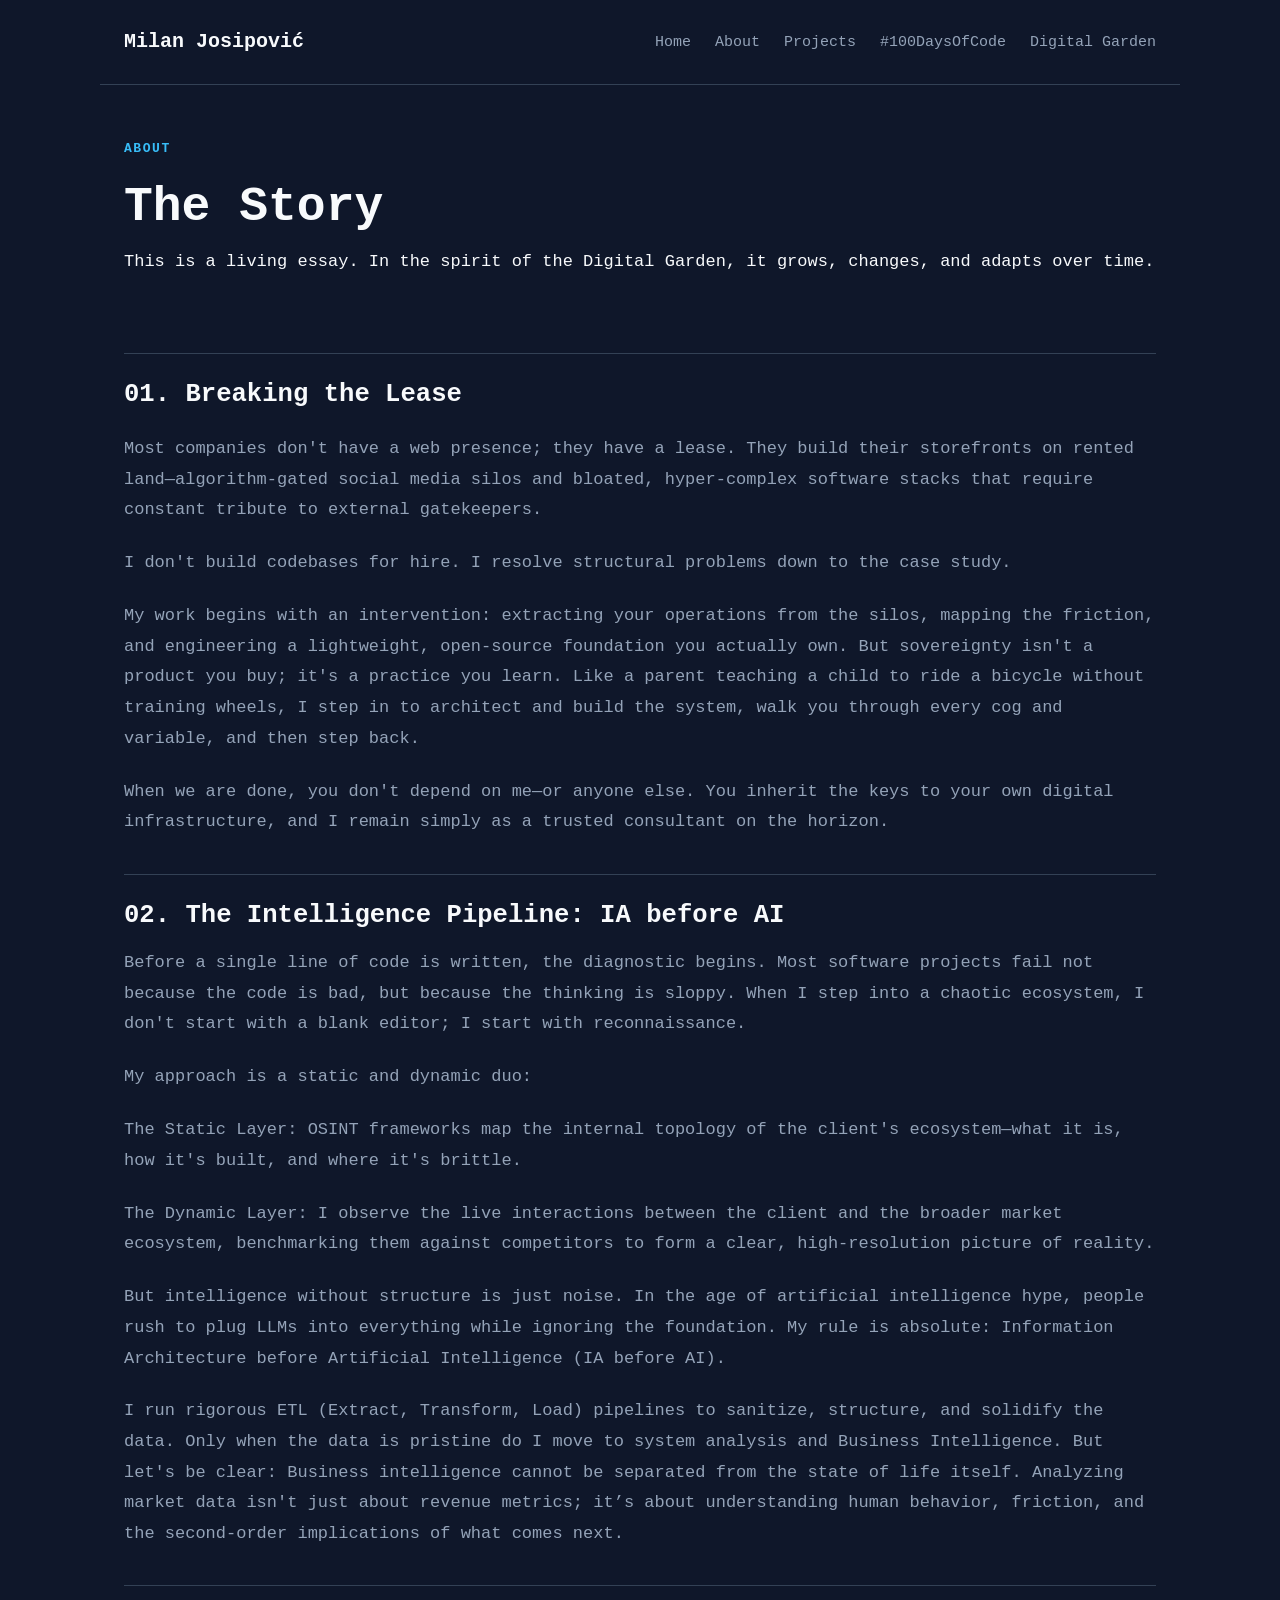
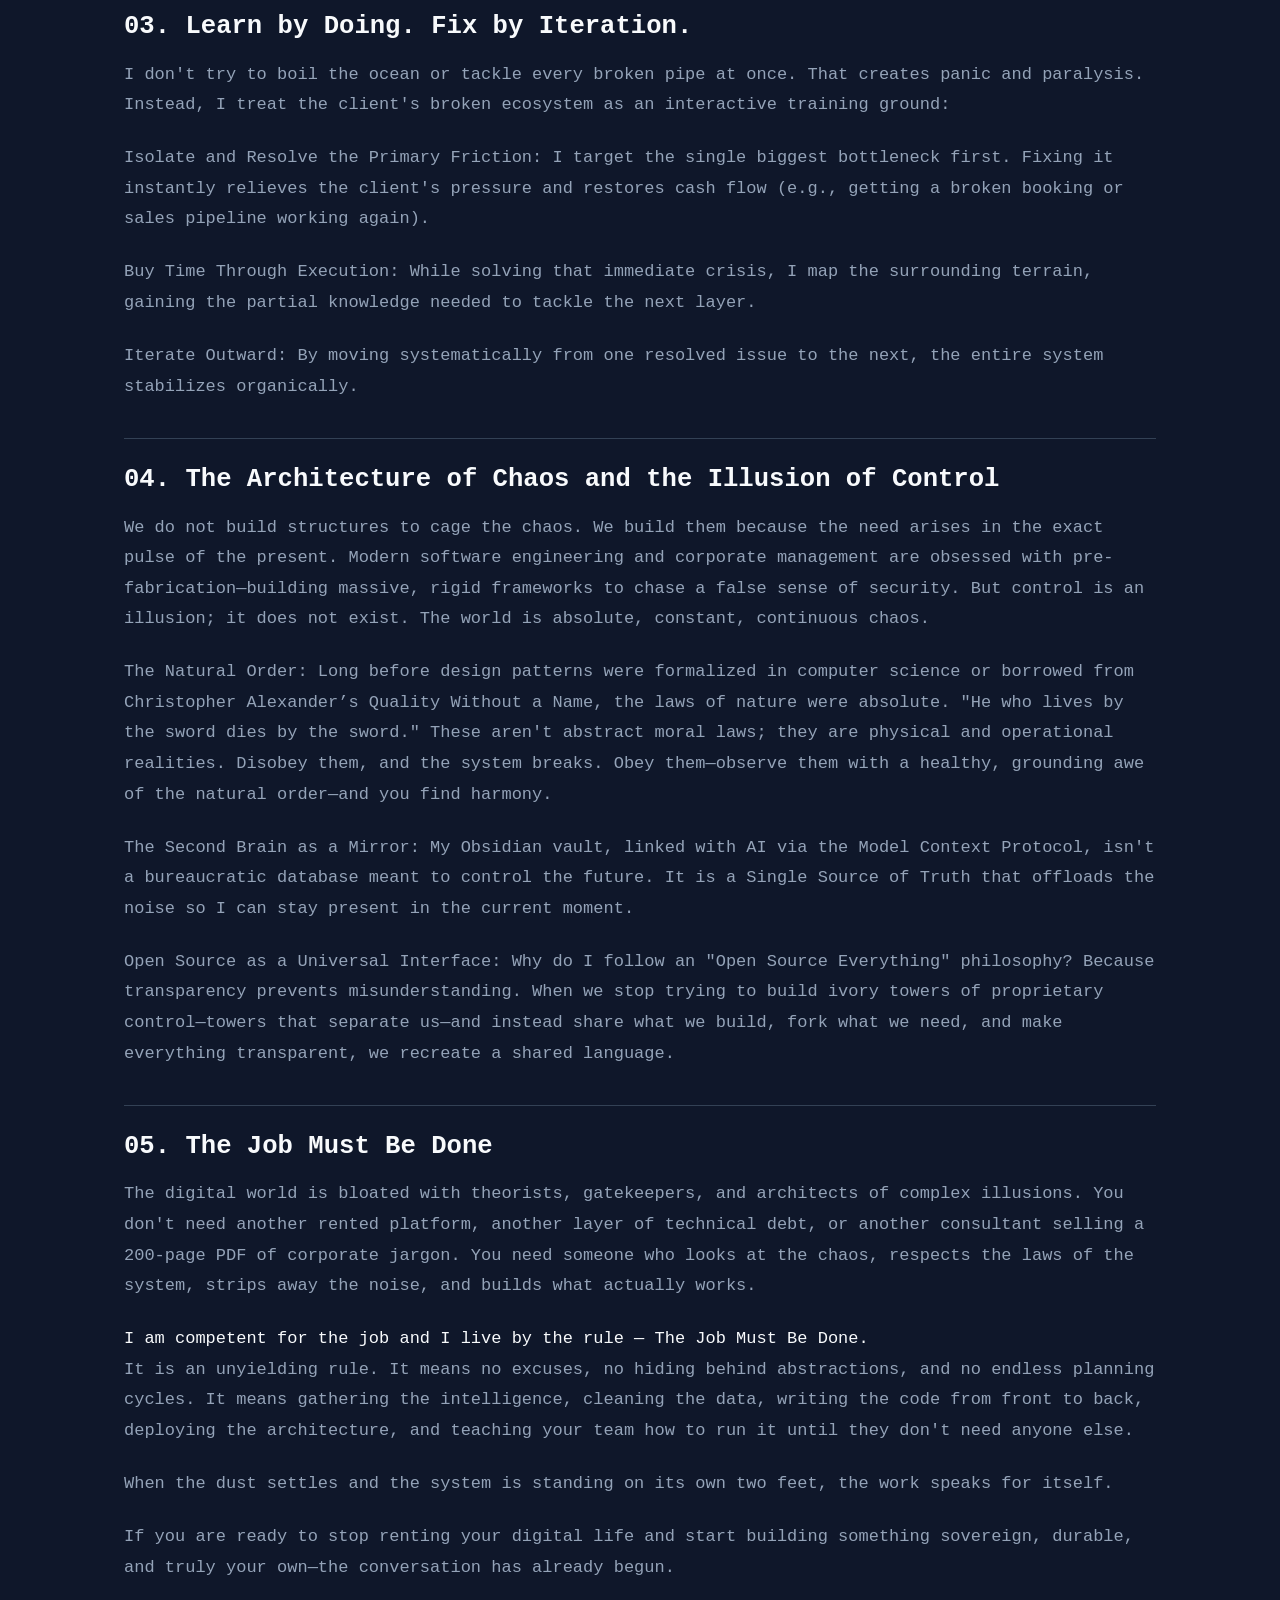
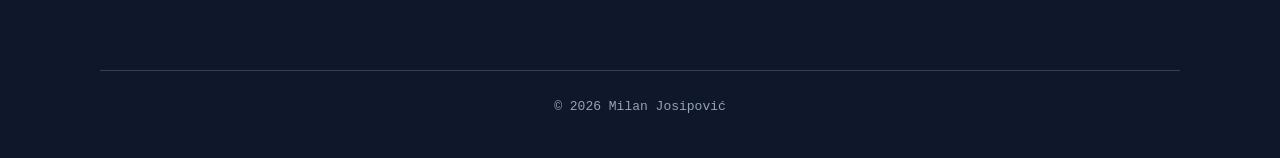
==== about/index.html @ f0cb6af8 "About page" ====
<!doctype html>
<html lang="en">
  <head>
    <meta charset="UTF-8" />
    <meta name="viewport" content="width=device-width, initial-scale=1.0" />
    <title>About | Milan Josipović</title>
    <meta
      name="description"
      content="About Milan Josipović: full-stack developer, digital architect, IndieWeb creator, open-source advocate, and lifelong learner."
    />
    <link rel="canonical" href="https://milanjosipovic.rs/about/" />
    <link rel="stylesheet" href="../assets/css/style.css" />
  </head>
  <body>
    <header class="site-header">
      <nav class="nav-container" aria-label="Main Navigation">
        <a href="../" class="site-title">Milan Josipović</a>
        <ul class="nav-links">
          <li><a href="../">Home</a></li>
          <li><a href="./">About</a></li>
          <li><a href="../projects/">Projects</a></li>
          <li><a href="../challenge/index.html">#100DaysOfCode</a></li>
          <li><a href="../garden/">Digital Garden</a></li>
        </ul>
      </nav>
    </header>

    <main id="main-content" class="page-shell">
      <article class="essay">
        <header class="about-hero">
          <p class="eyebrow">About</p>
          <h1>The Story</h1>
          <blockquote class="lead">
            This is a living essay. In the spirit of the Digital Garden, it
            grows, changes, and adapts over time.
          </blockquote>
        </header>

        <section class="essay-section">
          <h2>01. Breaking the Lease</h2>
          <p></p>
          <p>
            Most companies don't have a web presence; they have a lease. They
            build their storefronts on rented land—algorithm-gated social media
            silos and bloated, hyper-complex software stacks that require
            constant tribute to external gatekeepers.
          </p>
          <p>
            I don't build codebases for hire. I resolve structural problems down
            to the case study.
          </p>
          <p>
            My work begins with an intervention: extracting your operations from
            the silos, mapping the friction, and engineering a lightweight,
            open-source foundation you actually own. But sovereignty isn't a
            product you buy; it's a practice you learn. Like a parent teaching a
            child to ride a bicycle without training wheels, I step in to
            architect and build the system, walk you through every cog and
            variable, and then step back.
          </p>
          <p>
            When we are done, you don't depend on me—or anyone else. You inherit
            the keys to your own digital infrastructure, and I remain simply as
            a trusted consultant on the horizon.
          </p>
        </section>

        <section class="essay-section">
          <h2>02. The Intelligence Pipeline: IA before AI</h2>
          <p>
            Before a single line of code is written, the diagnostic begins. Most
            software projects fail not because the code is bad, but because the
            thinking is sloppy. When I step into a chaotic ecosystem, I don't
            start with a blank editor; I start with reconnaissance.
          </p>
          <p>My approach is a static and dynamic duo:</p>
          <p>
            The Static Layer: OSINT frameworks map the internal topology of the
            client's ecosystem—what it is, how it's built, and where it's
            brittle.
          </p>
          <p>
            The Dynamic Layer: I observe the live interactions between the
            client and the broader market ecosystem, benchmarking them against
            competitors to form a clear, high-resolution picture of reality.
          </p>
          <p>
            But intelligence without structure is just noise. In the age of
            artificial intelligence hype, people rush to plug LLMs into
            everything while ignoring the foundation. My rule is absolute:
            Information Architecture before Artificial Intelligence (IA before
            AI).
          </p>
          <p>
            I run rigorous ETL (Extract, Transform, Load) pipelines to sanitize,
            structure, and solidify the data. Only when the data is pristine do
            I move to system analysis and Business Intelligence. But let's be
            clear: Business intelligence cannot be separated from the state of
            life itself. Analyzing market data isn't just about revenue metrics;
            it’s about understanding human behavior, friction, and the
            second-order implications of what comes next.
          </p>
        </section>

        <section class="essay-section">
          <h2>03. Learn by Doing. Fix by Iteration.</h2>
          <p>
            I don't try to boil the ocean or tackle every broken pipe at once.
            That creates panic and paralysis. Instead, I treat the client's
            broken ecosystem as an interactive training ground:
          </p>
          <p>
            Isolate and Resolve the Primary Friction: I target the single
            biggest bottleneck first. Fixing it instantly relieves the client's
            pressure and restores cash flow (e.g., getting a broken booking or
            sales pipeline working again).
          </p>
          <p>
            Buy Time Through Execution: While solving that immediate crisis, I
            map the surrounding terrain, gaining the partial knowledge needed to
            tackle the next layer.
          </p>
          <p>
            Iterate Outward: By moving systematically from one resolved issue to
            the next, the entire system stabilizes organically.
          </p>
        </section>

        <section class="essay-section">
          <h2>04. The Architecture of Chaos and the Illusion of Control</h2>
          <p>
            We do not build structures to cage the chaos. We build them because
            the need arises in the exact pulse of the present. Modern software
            engineering and corporate management are obsessed with
            pre-fabrication—building massive, rigid frameworks to chase a false
            sense of security. But control is an illusion; it does not exist.
            The world is absolute, constant, continuous chaos.
          </p>
          <p>
            The Natural Order: Long before design patterns were formalized in
            computer science or borrowed from Christopher Alexander’s Quality
            Without a Name, the laws of nature were absolute. "He who lives by
            the sword dies by the sword." These aren't abstract moral laws; they
            are physical and operational realities. Disobey them, and the system
            breaks. Obey them—observe them with a healthy, grounding awe of the
            natural order—and you find harmony.
          </p>
          <p>
            The Second Brain as a Mirror: My Obsidian vault, linked with AI via
            the Model Context Protocol, isn't a bureaucratic database meant to
            control the future. It is a Single Source of Truth that offloads the
            noise so I can stay present in the current moment.
          </p>
          <p>
            Open Source as a Universal Interface: Why do I follow an "Open
            Source Everything" philosophy? Because transparency prevents
            misunderstanding. When we stop trying to build ivory towers of
            proprietary control—towers that separate us—and instead share what
            we build, fork what we need, and make everything transparent, we
            recreate a shared language.
          </p>
        </section>

        <section class="essay-section">
          <h2>05. The Job Must Be Done</h2>
          <p>
            The digital world is bloated with theorists, gatekeepers, and
            architects of complex illusions. You don't need another rented
            platform, another layer of technical debt, or another consultant
            selling a 200-page PDF of corporate jargon. You need someone who
            looks at the chaos, respects the laws of the system, strips away the
            noise, and builds what actually works.
          </p>
          <blockquote class="lead">
            I am competent for the job and I live by the rule — The Job Must Be
            Done.
          </blockquote>
          <p>
            It is an unyielding rule. It means no excuses, no hiding behind
            abstractions, and no endless planning cycles. It means gathering the
            intelligence, cleaning the data, writing the code from front to
            back, deploying the architecture, and teaching your team how to run
            it until they don't need anyone else.
          </p>
          <p>
            When the dust settles and the system is standing on its own two
            feet, the work speaks for itself.
          </p>
          <p>
            If you are ready to stop renting your digital life and start
            building something sovereign, durable, and truly your own—the
            conversation has already begun.
          </p>
        </section>
      </article>
    </main>

    <footer class="site-footer">
      <p>&copy; <time datetime="2026">2026</time> Milan Josipović</p>
    </footer>
  </body>
</html>
---- assets/css/style.css ----
/* ==========================================================================
   1. MODERN CSS RESET & BOX SIZING
   ========================================================================== */

/* Modern box-sizing border-box reset */
*,
*::before,
*::after {
  box-sizing: border-box;
  margin: 0;
  padding: 0;
}

/* Prevent font size inflation on mobile devices */
html {
  -webkit-text-size-adjust: 100%;
  tab-size: 4;
  scroll-behavior: smooth;
}

/* Root variables for typography, colors, and layout rhythm */
:root {
  /* Fixed blue theme for consistent branding */
  --bg-primary: #0f172a;
  --bg-surface: #1e293b;
  --bg-subtle: #334155;
  --border-color: #334155;
  --text-primary: #f8fafc;
  --text-secondary: #94a3b8;
  --accent: #38bdf8;
  --accent-hover: #7dd3fc;

  /* Typography Scale */
  --font-sans:
    "JetBrains Mono Nerd", "JetBrains Mono", "JetBrainsMono Nerd Font",
    ui-monospace, SFMono-Regular, Menlo, Monaco, Consolas, "Liberation Mono",
    "Courier New", monospace;
  --font-mono: var(--font-sans);

  --text-xs: 0.8125rem; /* 13px */
  --text-sm: 0.9375rem; /* 15px */
  --text-base: 1.0625rem; /* 17px */
  --text-lg: 1.25rem; /* 20px */
  --text-xl: 1.625rem; /* 26px */
  --text-2xl: 2.125rem; /* 34px */

  /* Layout Spacing */
  --space-2xs: 0.25rem;
  --space-xs: 0.5rem;
  --space-sm: 1rem;
  --space-md: 1.5rem;
  --space-lg: 2.5rem;
  --space-xl: 4rem;

  --max-width: 1080px;
  --radius-sm: 6px;
  --radius-md: 10px;
}

/* ==========================================================================
   2. TYPOGRAPHY & BASE STYLES
   ========================================================================== */

body {
  font-family: var(--font-sans);
  font-size: var(--text-base);
  line-height: 1.8;
  color: var(--text-primary);
  background-color: var(--bg-primary);
  min-height: 100vh;
  display: flex;
  flex-direction: column;
}

/* Headings with tight line-height */
h1,
h2,
h3,
h4,
h5,
h6 {
  color: var(--text-primary);
  font-family: var(--font-sans);
  font-weight: 700;
  line-height: 1.3;
  margin-bottom: var(--space-xs);
}

h1 {
  font-size: clamp(2rem, 4vw, 3rem);
}
h2 {
  font-size: clamp(1.2rem, 2vw, 1.8rem);
  margin-top: 0;
}
h3 {
  font-size: var(--text-lg);
}

p {
  color: var(--text-secondary);
  margin-bottom: var(--space-sm);
}

/* Links */
a {
  color: var(--accent);
  text-decoration-thickness: 1px;
  text-underline-offset: 3px;
  transition: color 0.15s ease-in-out;
}

a:hover {
  color: var(--accent-hover);
}

/* Code & Preformatted Text */
code,
pre {
  font-family: var(--font-mono);
  font-size: var(--text-sm);
}

code {
  font-family: var(--font-mono);
  font-size: var(--text-sm);
  background-color: var(--bg-subtle);
  color: var(--accent);
  padding: 0.15em 0.4em;
  border-radius: var(--radius-sm);
  white-space: nowrap;
}

hr.divider {
  border: 0;
  height: 1px;
  background-color: var(--border-color);
  margin: var(--space-md) 0;
}

/* Form controls ignore the body font unless told to inherit it */
button,
input,
select,
textarea {
  font-family: inherit;
}

/* Media Elements Reset */
img,
picture,
video,
canvas,
svg {
  display: block;
  max-width: 100%;
  height: auto;
}

/* ==========================================================================
   3. LAYOUT & GRID SYSTEM
   ========================================================================== */

/* Main Page Container */
.site-header,
#main-content,
.site-footer {
  width: 100%;
  max-width: var(--max-width);
  margin-left: auto;
  margin-right: auto;
  padding-left: var(--space-md);
  padding-right: var(--space-md);
}

#main-content {
  flex: 1;
  padding-top: var(--space-lg);
  padding-bottom: var(--space-xl);
}

/* Flexible Layout Utilities */
.grid {
  display: grid;
  gap: var(--space-md);
}

/* Auto-fit Responsive Grid for Cards & Showcase items */
.grid-auto {
  display: grid;
  grid-template-columns: repeat(auto-fit, minmax(280px, 1fr));
  gap: var(--space-md);
}

/* Flex Container Utilities */
.flex {
  display: flex;
  gap: var(--space-sm);
}

.flex-between {
  display: flex;
  align-items: center;
  justify-content: space-between;
}

/* ==========================================================================
   4. NAVIGATION & FOOTER
   ========================================================================== */

.site-header {
  padding-top: var(--space-md);
  padding-bottom: var(--space-md);
  border-bottom: 1px solid var(--border-color);
}

.nav-container {
  display: flex;
  align-items: center;
  justify-content: space-between;
  flex-wrap: wrap;
  gap: var(--space-sm);
}

.site-title {
  font-weight: 700;
  font-size: var(--text-lg);
  color: var(--text-primary);
  text-decoration: none;
}

.nav-links {
  display: flex;
  list-style: none;
  gap: var(--space-md);
}

.nav-links a {
  color: var(--text-secondary);
  text-decoration: none;
  font-size: var(--text-sm);
  font-weight: 500;
}

.nav-links a:hover {
  color: var(--accent);
}

.site-footer {
  padding-top: var(--space-md);
  padding-bottom: var(--space-md);
  border-top: 1px solid var(--border-color);
  font-size: var(--text-xs);
  color: var(--text-secondary);
  text-align: center;
}

/* ==========================================================================
   5. UI COMPONENTS (Buttons & Focus Cards)
   ========================================================================== */

.focus-card {
  background-color: var(--bg-surface);
  border: 1px solid var(--border-color);
  border-radius: var(--radius-md);
  padding: var(--space-md);
  margin-top: var(--space-sm);
}

.btn {
  display: inline-block;
  padding: var(--space-xs) var(--space-sm);
  background-color: var(--accent);
  color: #ffffff;
  border-radius: var(--radius-sm);
  text-decoration: none;
  font-size: var(--text-sm);
  font-weight: 600;
  transition: background-color 0.15s ease-in-out;
}

.btn:hover {
  background-color: var(--accent-hover);
  color: #ffffff;
}

.page-shell {
  display: block;
}

.essay {
  display: block;
}

.about-hero {
  padding-top: var(--space-xs);
  padding-bottom: var(--space-lg);
}

.eyebrow {
  display: inline-block;
  margin-bottom: var(--space-sm);
  color: var(--accent);
  text-transform: uppercase;
  letter-spacing: 0.12em;
  font-size: var(--text-xs);
  font-weight: 700;
}

.essay-section {
  margin-top: 2.25rem;
  padding-top: 1.5rem;
  border-top: 1px solid var(--border-color);
}

.essay-section h2 {
  margin-bottom: 1rem;
  font-size: clamp(1.2rem, 2vw, 1.8rem);
}

.essay-section p {
  margin-bottom: 1.4rem;
}

.bullet-list {
  list-style: "- ";
  padding-left: 1.5rem;
  display: grid;
  gap: 0.8rem;
}

.bullet-list li {
  color: var(--text-secondary);
  line-height: 1.8;
  margin-bottom: 0.2rem;
}

.final-section {
  margin-bottom: var(--space-lg);
}

@media (max-width: 720px) {
  .essay-section {
    margin-top: 1.5rem;
  }

  .bullet-list {
    padding-left: 1.2rem;
  }
}
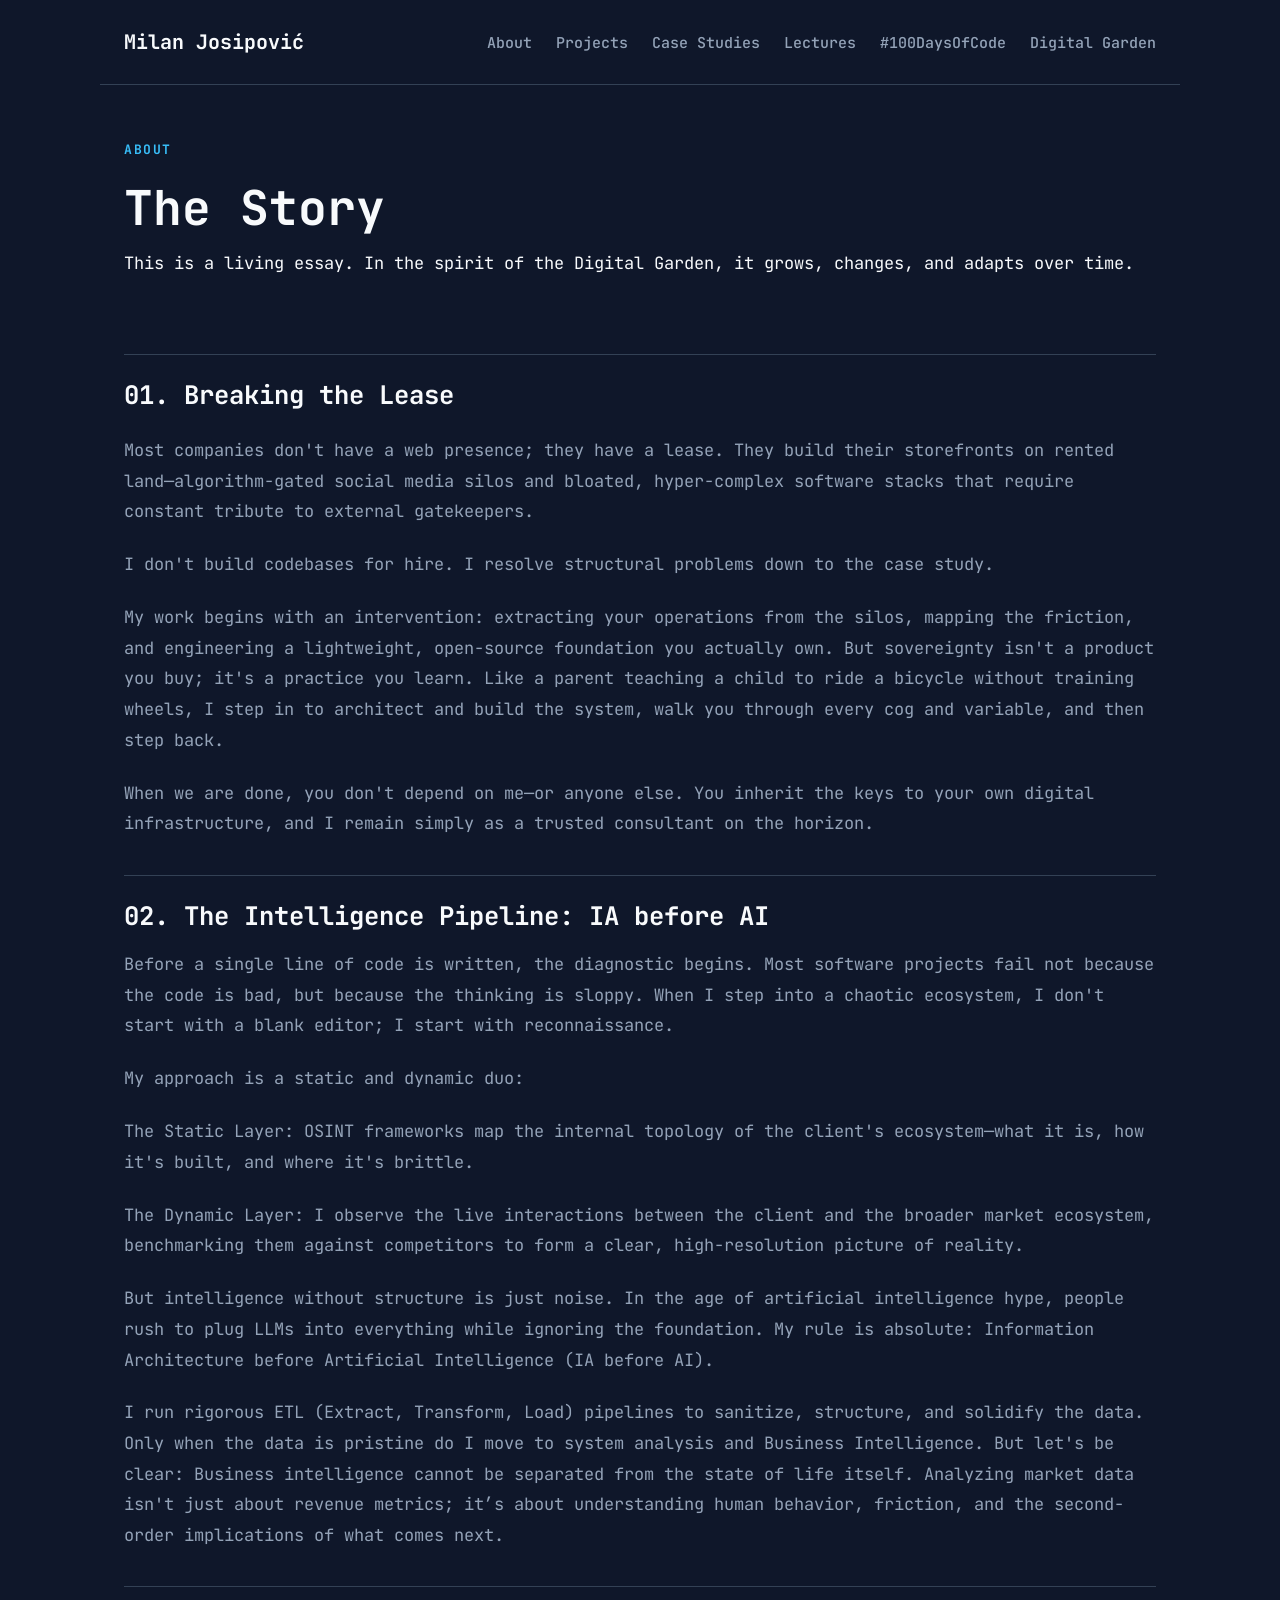
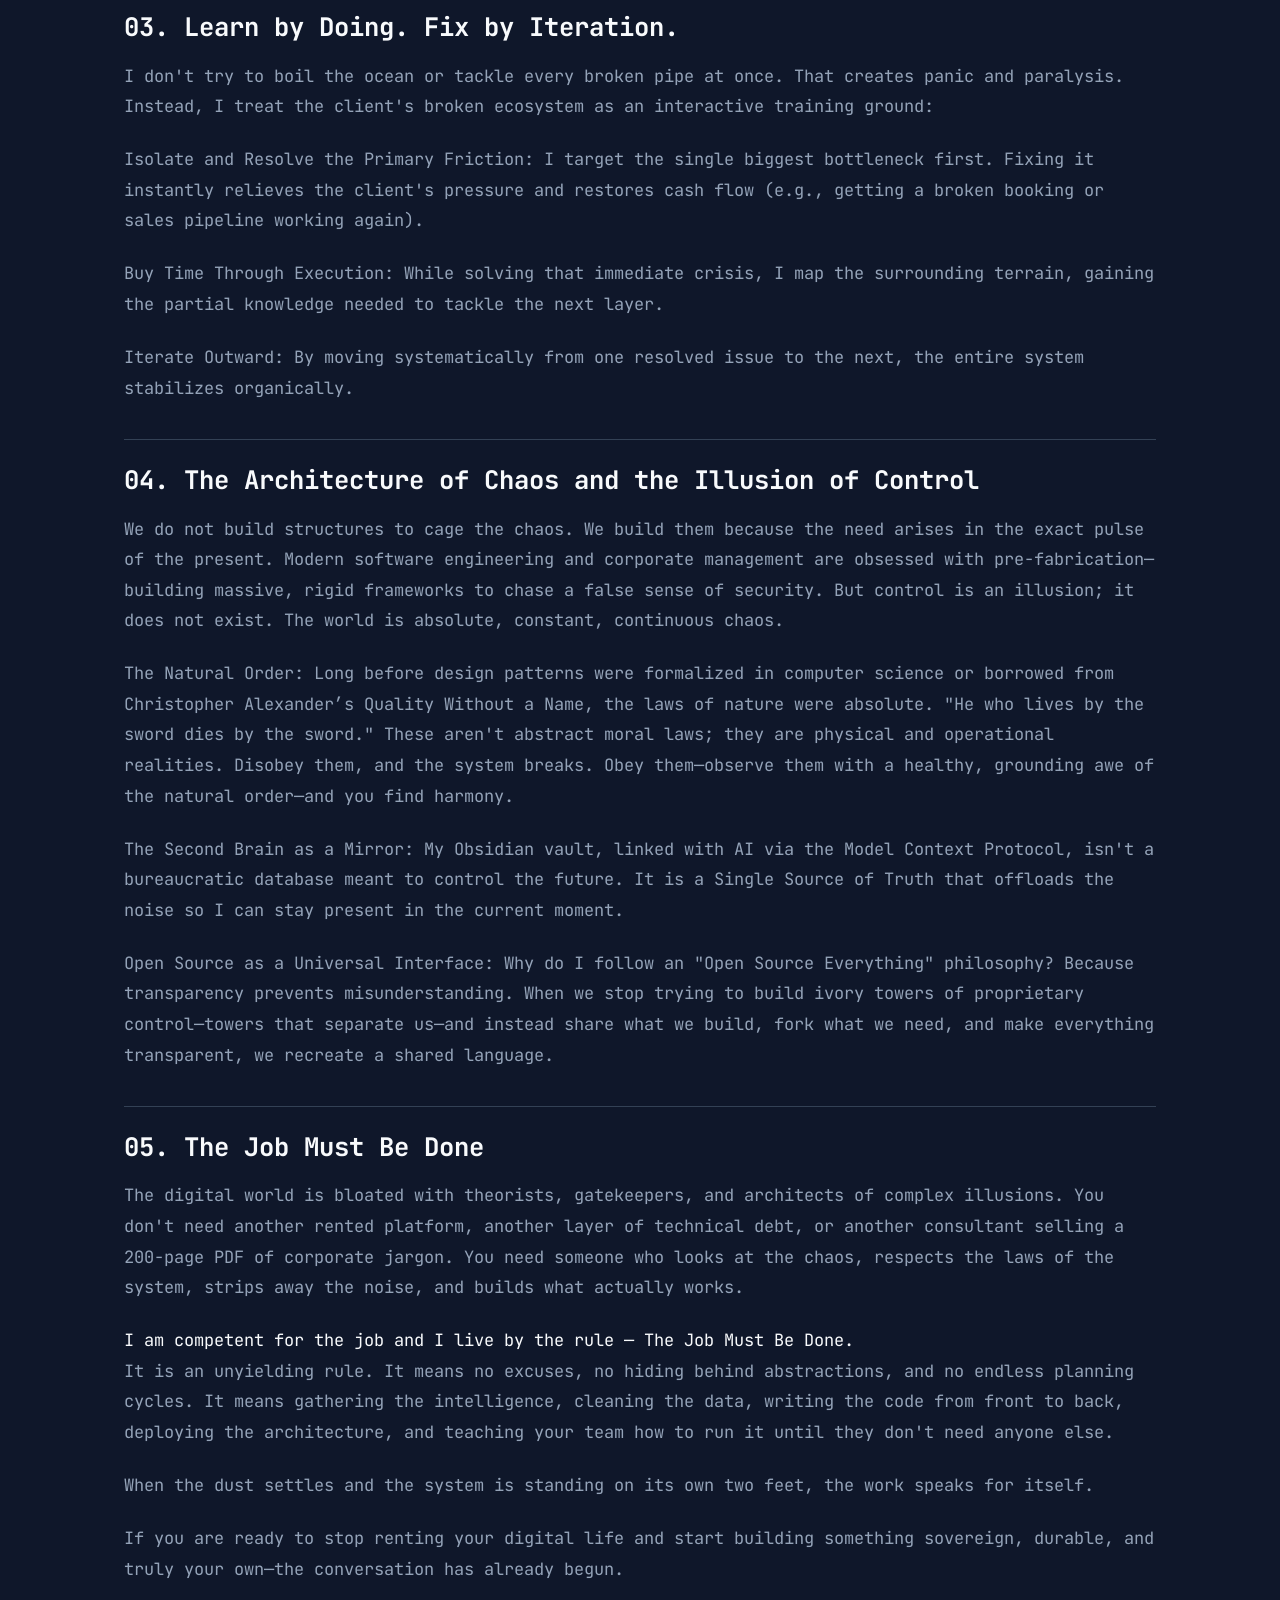
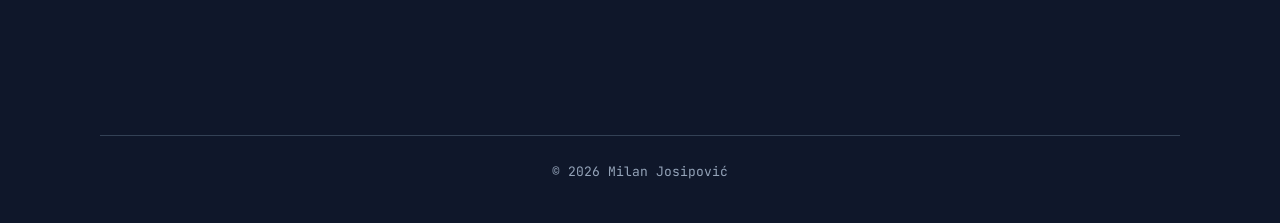
==== commit 960fe364: "Update workspace changes" ====
--- a/about/index.html
+++ b/about/index.html
@@ -14,13 +14,16 @@
   <body>
     <header class="site-header">
       <nav class="nav-container" aria-label="Main Navigation">
-        <a href="../" class="site-title">Milan Josipović</a>
+        <a href="/" class="site-title">Milan Josipović</a>
         <ul class="nav-links">
-          <li><a href="../">Home</a></li>
-          <li><a href="./">About</a></li>
-          <li><a href="../projects/">Projects</a></li>
-          <li><a href="../challenge/index.html">#100DaysOfCode</a></li>
-          <li><a href="../garden/">Digital Garden</a></li>
+          <li><a href="/about/">About</a></li>
+          <li><a href="/projects/">Projects</a></li>
+          <li>
+            <a href="/case-studies/index.html" class="active">Case Studies</a>
+          </li>
+          <li><a href="/lectures/index.html">Lectures</a></li>
+          <li><a href="/challenge/index.html">#100DaysOfCode</a></li>
+          <li><a href="/garden/index.html">Digital Garden</a></li>
         </ul>
       </nav>
     </header>
--- a/assets/css/style.css
+++ b/assets/css/style.css
@@ -1,3 +1,5 @@
+@import url("https://fonts.googleapis.com/css2?family=JetBrains+Mono:wght@400;500;600;700&display=swap");
+
 /* ==========================================================================
    1. MODERN CSS RESET & BOX SIZING
    ========================================================================== */
@@ -32,7 +34,7 @@
 
   /* Typography Scale */
   --font-sans:
-    "JetBrains Mono Nerd", "JetBrains Mono", "JetBrainsMono Nerd Font",
+    "JetBrains Mono", "JetBrains Mono Nerd", "JetBrainsMono Nerd Font",
     ui-monospace, SFMono-Regular, Menlo, Monaco, Consolas, "Liberation Mono",
     "Courier New", monospace;
   --font-mono: var(--font-sans);
@@ -348,3 +350,382 @@
     padding-left: 1.2rem;
   }
 }
+
+/* ==========================================================================
+   6. Lectures page styles
+========================================================================== */
+.current-course,
+.curriculum-roadmap {
+  max-width: 900px;
+  margin: 2rem auto;
+  padding: 0 1rem;
+}
+
+.course-highlight-card,
+.roadmap-item {
+  background: rgba(255, 255, 255, 0.02);
+  border: 1px solid rgba(255, 255, 255, 0.08);
+  border-radius: 8px;
+  padding: 2rem;
+  text-align: left; /* Cleaner readability for technical text */
+  display: flex;
+  flex-direction: column;
+  text-align: center;
+  margin-top: 1rem;
+}
+.course-highlight-card h3 {
+  font-size: 1.25rem;
+  color: #38bdf8;
+  margin-bottom: 0.75rem;
+}
+
+.course-highlight-card p {
+  margin-bottom: 1rem;
+  line-height: 1.5;
+  color: #cbd5e1;
+}
+
+.roadmap-grid {
+  display: grid;
+  grid-template-columns: repeat(auto-fit, minmax(280px, 1fr));
+  gap: 1.5rem;
+  margin-top: 2rem;
+  align-items: stretch;
+}
+/* Distinct separation for the card heading */
+.roadmap-item h3 {
+  font-size: 1.15rem;
+  color: #38bdf8; /* Accent color to pop against body text */
+  margin-bottom: 0.75rem;
+  padding-bottom: 0.5rem;
+  border-bottom: 1px solid rgba(255, 255, 255, 0.08); /* Clean divider line */
+}
+
+.roadmap-item p {
+  font-size: 0.95rem;
+  line-height: 1.5;
+  color: #cbd5e1;
+  margin: 0;
+}
+.btn-watch {
+  display: inline-block;
+  margin-top: 1rem;
+  padding: 0.5rem 1rem;
+  background: #38bdf8;
+  color: #0f172a;
+  font-weight: bold;
+  border-radius: 4px;
+  text-decoration: none;
+}
+
+.btn-watch:hover {
+  background: #0ea5e9;
+}
+.content-container {
+  text-align: center;
+  max-width: 900px;
+  margin: 0 auto;
+  padding: 2rem 1rem;
+}
+
+.content-container p.subtitle {
+  margin: 0.5rem auto 2rem auto;
+  max-width: 600px;
+}
+.latest-lecture {
+  text-align: center; /* Centers inline or inline-block children */
+  margin-top: 1.5rem;
+}
+
+.btn-watch {
+  display: inline-block;
+  margin-top: 0.5rem;
+  padding: 0.75rem 1.5rem;
+  background: #38bdf8;
+  color: #0f172a;
+  font-weight: bold;
+  border-radius: 6px;
+  text-decoration: none;
+}
+
+.btn-watch:hover {
+  background: #0ea5e9;
+}
+
+/* ==========================================================================
+   7. Projects & Systems page styles
+========================================================================== */
+/* Centered container modifier for pages like Projects & Lectures */
+.content-container.projects-container {
+  text-align: center;
+}
+
+.content-container.projects-container .projects-grid {
+  text-align: left;
+  margin-top: 2rem;
+}
+
+/* Push action buttons to the bottom of cards consistently */
+.roadmap-item .btn-project {
+  margin-top: auto;
+  text-align: center;
+}
+
+/* Footer spacing for nested pages */
+.site-footer {
+  text-align: center;
+  margin-top: 4rem;
+}
+/* Container that pushes buttons to the bottom and stacks them vertically */
+.roadmap-item .card-actions {
+  margin-top: auto;
+  display: flex;
+  flex-direction: column;
+  gap: 0.75rem; /* Space between the two buttons */
+  padding-top: 1.5rem;
+}
+
+/* Primary Button Styling */
+.roadmap-item .btn-watch {
+  display: block;
+  width: 100%;
+  text-align: center;
+  padding: 0.75rem 1rem;
+  background: #38bdf8;
+  color: #0f172a;
+  font-weight: bold;
+  border-radius: 6px;
+  text-decoration: none;
+  box-sizing: border-box;
+}
+
+.roadmap-item .btn-watch:hover {
+  background: #0ea5e9;
+}
+
+/* Secondary Button Styling for GitHub Repo */
+.roadmap-item .btn-secondary {
+  background: transparent;
+  color: #38bdf8;
+  border: 1px solid rgba(56, 189, 248, 0.4);
+}
+
+.roadmap-item .btn-secondary:hover {
+  background: rgba(56, 189, 248, 0.1);
+  color: #38bdf8;
+}
+/* ==========================================================================
+   8. Case Studies page styles
+========================================================================== */
+/* Forces a single-column row layout for pages like Case Studies */
+/* Optimized full-width container for long-form reading */
+.roadmap-grid.single-column-grid {
+  grid-template-columns: 1fr;
+  max-width: 900px; /* Wider measure for comfortable long-form reading */
+  margin-left: auto;
+  margin-right: auto;
+}
+
+/* Deep card styling for articles / case studies */
+.roadmap-item.case-study-card {
+  padding: 2.5rem 3rem;
+  text-align: left;
+}
+
+.case-study-card h3 {
+  font-size: 1.5rem;
+  color: #38bdf8;
+  margin-bottom: 1.5rem;
+  padding-bottom: 0.75rem;
+  border-bottom: 1px solid rgba(255, 255, 255, 0.08);
+}
+
+/* Structured content blocks inside the long-form card */
+.case-study-section {
+  margin-bottom: 1.5rem;
+}
+
+.case-study-section h4 {
+  font-size: 1.1rem;
+  color: #f8fafc;
+  margin-bottom: 0.5rem;
+  text-transform: uppercase;
+  letter-spacing: 0.05em;
+}
+
+.case-study-section p {
+  font-size: 1.05rem;
+  line-height: 1.75; /* Generous line height for extended reading */
+  color: #cbd5e1;
+  margin: 0;
+}
+
+/* Action buttons pinned nicely at the bottom */
+.case-study-card .card-actions {
+  margin-top: 2rem;
+  padding-top: 1.5rem;
+  border-top: 1px solid rgba(255, 255, 255, 0.08);
+  display: flex;
+  flex-direction: row;
+  gap: 1rem;
+}
+
+.case-study-card .card-actions .btn-watch {
+  flex: 1;
+}
+/* ==========================================================================
+   9. Digital Garden page styles
+========================================================================== */
+/* --- Maggie Appleton Style Essay Layout --- */
+
+/* Updated 2-Column Essay Layout (TOC + Reading Pane) */
+.essay-layout-container {
+  display: grid;
+  grid-template-columns: 240px minmax(0, 800px);
+  gap: 4rem;
+  max-width: 1150px;
+  margin: 3rem auto;
+  padding: 0 2rem;
+  align-items: start;
+  justify-content: center;
+}
+
+/* Left TOC Sidebar */
+.essay-toc-sidebar {
+  position: sticky;
+  top: 2rem;
+}
+
+.toc-title {
+  display: block;
+  font-size: 0.85rem;
+  text-transform: uppercase;
+  letter-spacing: 0.08em;
+  color: #64748b;
+  margin-bottom: 1rem;
+  font-weight: 600;
+}
+
+.toc-list {
+  list-style: none;
+  padding: 0;
+  margin: 0;
+  display: flex;
+  flex-direction: column;
+  gap: 0.5rem;
+}
+
+.toc-link {
+  display: block;
+  padding: 0.5rem 0.75rem;
+  color: #94a3b8;
+  text-decoration: none;
+  border-radius: 4px;
+  font-size: 0.95rem;
+  transition:
+    color 0.2s,
+    background 0.2s;
+}
+
+.toc-link:hover {
+  color: #f8fafc;
+  background: rgba(255, 255, 255, 0.03);
+}
+
+.toc-link.active {
+  color: #38bdf8;
+  background: rgba(56, 189, 248, 0.08);
+  font-weight: 500;
+}
+
+/* Center Main Reading Column */
+.essay-main-content {
+  text-align: left;
+}
+
+.essay-article {
+  display: none;
+}
+
+.essay-article.active-essay {
+  display: block;
+}
+
+.essay-header {
+  margin-bottom: 2rem;
+  padding-bottom: 1.5rem;
+  border-bottom: 1px solid rgba(255, 255, 255, 0.08);
+}
+
+.essay-header h1 {
+  font-size: clamp(2rem, 3vw, 2.75rem);
+  color: #f8fafc;
+  margin: 0.75rem 0 0.5rem 0;
+  letter-spacing: -0.02em;
+}
+
+.essay-meta {
+  font-size: 0.9rem;
+  color: #64748b;
+}
+
+.essay-body p {
+  font-size: 1.125rem;
+  line-height: 1.8;
+  color: #cbd5e1;
+  margin-bottom: 1.5rem;
+}
+
+/* Right Marginalia Column */
+.essay-marginalia {
+  position: sticky;
+  top: 2rem;
+}
+
+.marginalia-box {
+  background: rgba(255, 255, 255, 0.02);
+  border-left: 2px solid #38bdf8;
+  padding: 1.25rem;
+  border-radius: 0 6px 6px 0;
+}
+
+.marginalia-title {
+  display: block;
+  font-size: 0.8rem;
+  text-transform: uppercase;
+  letter-spacing: 0.08em;
+  color: #38bdf8;
+  margin-bottom: 0.5rem;
+  font-weight: 600;
+}
+
+.marginalia-box p {
+  font-size: 0.9rem;
+  line-height: 1.6;
+  color: #94a3b8;
+  margin: 0;
+}
+
+/* Responsive collapse for tablets and mobile */
+@media (max-width: 1100px) {
+  .essay-layout-container {
+    grid-template-columns: 220px 1fr;
+  }
+  .essay-marginalia {
+    display: none; /* Hide marginalia on mid-size screens */
+  }
+}
+
+@media (max-width: 768px) {
+  .essay-layout-container {
+    grid-template-columns: 1fr;
+    padding: 0 1rem;
+  }
+  .essay-toc-sidebar {
+    position: static;
+    margin-bottom: 2rem;
+    background: rgba(255, 255, 255, 0.02);
+    padding: 1rem;
+    border-radius: 8px;
+  }
+}
